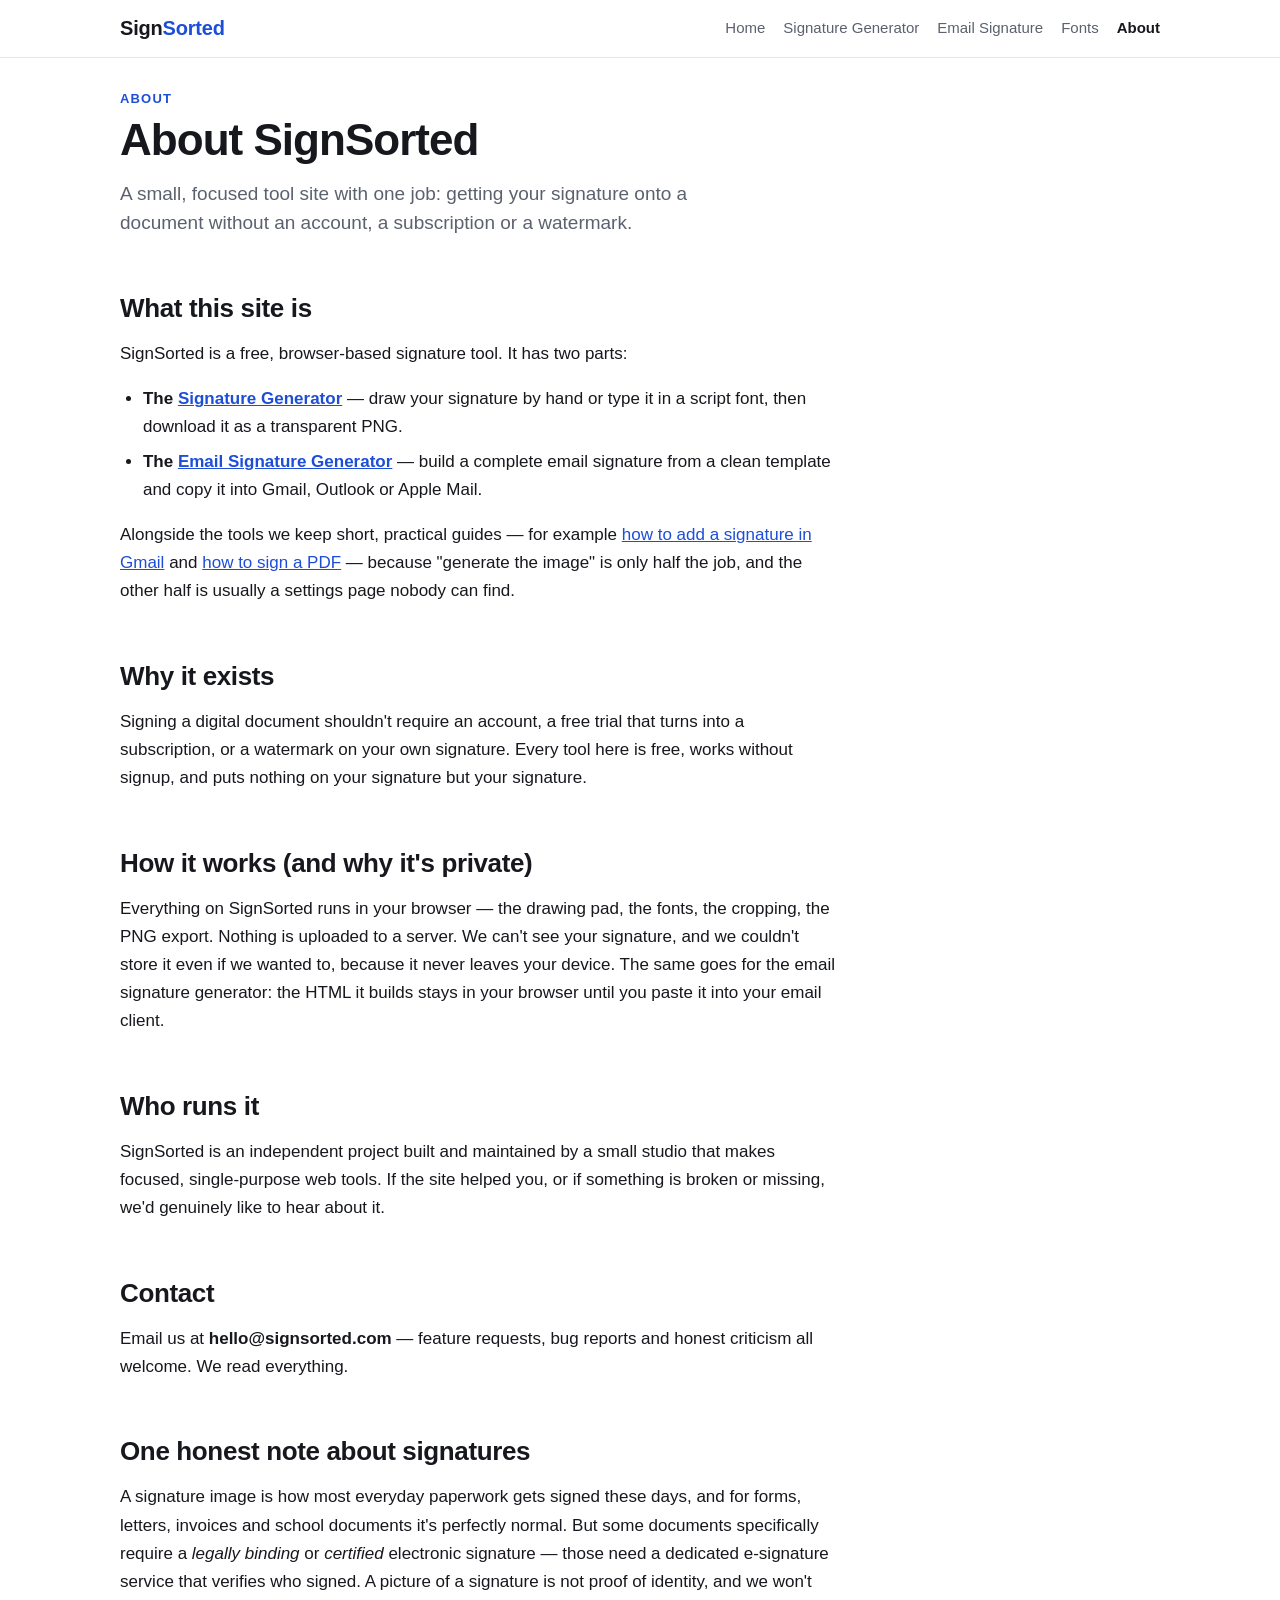
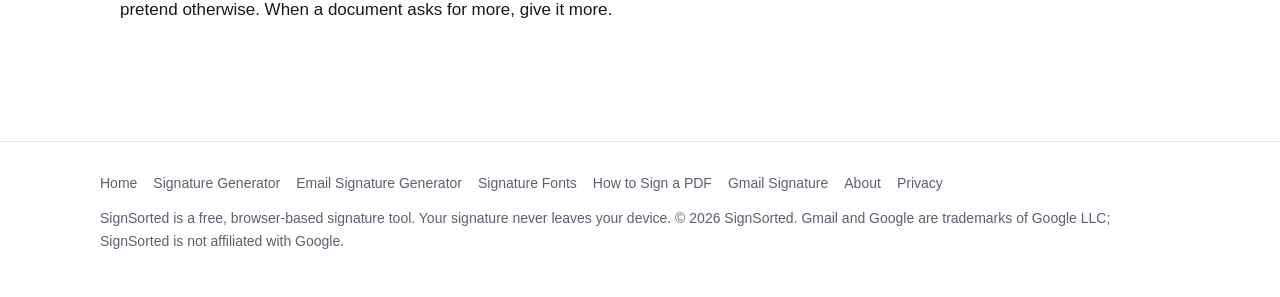
==== about/index.html @ 69dba619 "首次推送 2026-10-07 03:54 UTC（25 个文件） Co-Authored-By: Claude Code <noreply@anthropic.com>" ====
<!DOCTYPE html>
<html lang="en">
<head>
<meta charset="utf-8">
<meta name="viewport" content="width=device-width, initial-scale=1">
<title>About SignSorted — Who We Are and How the Tools Work</title>
<meta name="description" content="SignSorted is a free, browser-based signature tool. Learn who runs the site, how the signature generator works, and why your signature never leaves your device.">
<link rel="canonical" href="https://signsorted.com/about/">
<meta name="theme-color" content="#1d4ed8">
<meta property="og:type" content="website">
<meta property="og:site_name" content="SignSorted">
<meta property="og:title" content="About SignSorted">
<meta property="og:description" content="Who runs SignSorted, how the signature tools work, and why your signature never leaves your device.">
<meta property="og:url" content="https://signsorted.com/about/">
<link rel="icon" href="../assets/favicon.svg" type="image/svg+xml">
<link rel="stylesheet" href="../styles.css">
</head>
<body>

<header class="site-head">
<div class="inner">
<a class="brand" href="../">Sign<em>Sorted</em></a>
<nav>
<a href="../">Home</a>
<a href="../signature-generator/">Signature Generator</a>
<a href="../email-signature-generator/">Email Signature</a>
<a href="../signature-fonts/">Fonts</a>
<a href="../about/" aria-current="page">About</a>
</nav>
</div>
</header>

<main>
<div class="narrow">
<p class="kicker">About</p>
<h1>About SignSorted</h1>
<p class="lead">A small, focused tool site with one job: getting your signature onto a document without an account, a subscription or a watermark.</p>

<div class="prose">
<h2>What this site is</h2>
<p>SignSorted is a free, browser-based signature tool. It has two parts:</p>
<ul>
<li><b>The <a href="../signature-generator/">Signature Generator</a></b> — draw your signature by hand or type it in a script font, then download it as a transparent PNG.</li>
<li><b>The <a href="../email-signature-generator/">Email Signature Generator</a></b> — build a complete email signature from a clean template and copy it into Gmail, Outlook or Apple Mail.</li>
</ul>
<p>Alongside the tools we keep short, practical guides — for example <a href="../gmail-signature/">how to add a signature in Gmail</a> and <a href="../how-to-sign-a-pdf/">how to sign a PDF</a> — because "generate the image" is only half the job, and the other half is usually a settings page nobody can find.</p>

<h2>Why it exists</h2>
<p>Signing a digital document shouldn't require an account, a free trial that turns into a subscription, or a watermark on your own signature. Every tool here is free, works without signup, and puts nothing on your signature but your signature.</p>

<h2>How it works (and why it's private)</h2>
<p>Everything on SignSorted runs in your browser — the drawing pad, the fonts, the cropping, the PNG export. Nothing is uploaded to a server. We can't see your signature, and we couldn't store it even if we wanted to, because it never leaves your device. The same goes for the email signature generator: the HTML it builds stays in your browser until you paste it into your email client.</p>

<h2>Who runs it</h2>
<p>SignSorted is an independent project built and maintained by a small studio that makes focused, single-purpose web tools. If the site helped you, or if something is broken or missing, we'd genuinely like to hear about it.</p>

<h2>Contact</h2>
<p>Email us at <b>hello@signsorted.com</b> — feature requests, bug reports and honest criticism all welcome. We read everything.</p>

<h2>One honest note about signatures</h2>
<p>A signature image is how most everyday paperwork gets signed these days, and for forms, letters, invoices and school documents it's perfectly normal. But some documents specifically require a <i>legally binding</i> or <i>certified</i> electronic signature — those need a dedicated e-signature service that verifies who signed. A picture of a signature is not proof of identity, and we won't pretend otherwise. When a document asks for more, give it more.</p>
</div>
</div>
</main>

<footer class="site-foot">
<div class="inner">
<nav>
<a href="../">Home</a>
<a href="../signature-generator/">Signature Generator</a>
<a href="../email-signature-generator/">Email Signature Generator</a>
<a href="../signature-fonts/">Signature Fonts</a>
<a href="../how-to-sign-a-pdf/">How to Sign a PDF</a>
<a href="../gmail-signature/">Gmail Signature</a>
<a href="../about/">About</a>
<a href="../privacy/">Privacy</a>
</nav>
<p>SignSorted is a free, browser-based signature tool. Your signature never leaves your device. © 2026 SignSorted. Gmail and Google are trademarks of Google LLC; SignSorted is not affiliated with Google.</p>
</div>
</footer>

</body>
</html>
---- styles.css ----
/* ==========================================================================
   SignSorted — shared stylesheet
   Used by the hub, the tools and all guide pages.
   ========================================================================== */

:root {
  --accent: #1d4ed8;
  --accent-strong: #1a43bb;
  --accent-soft: #eef3ff;
  --bg: #ffffff;
  --bg-alt: #f6f7f9;
  --paper: #fdfdfb;
  --fg: #16181d;
  --fg-muted: #5b616e;
  --border: #e5e7eb;
  --shadow: 0 1px 2px rgba(16, 18, 29, 0.05), 0 8px 24px -12px rgba(16, 18, 29, 0.12);
  --max: 1080px;
  --prose: 720px;
  --radius: 12px;
}

@media (prefers-color-scheme: dark) {
  :root {
    --accent: #8ab0ff;
    --accent-strong: #a5c3ff;
    --accent-soft: #16233f;
    --bg: #101216;
    --bg-alt: #171a20;
    --paper: #171a20;
    --fg: #e8eaee;
    --fg-muted: #9aa2b1;
    --border: #2a2f3a;
    --shadow: 0 1px 2px rgba(0, 0, 0, 0.4), 0 8px 24px -12px rgba(0, 0, 0, 0.5);
  }
}

* { box-sizing: border-box; }

html { scroll-behavior: smooth; }
@media (prefers-reduced-motion: reduce) {
  html { scroll-behavior: auto; }
}

body {
  margin: 0;
  background: var(--bg);
  color: var(--fg);
  font: 400 17px/1.65 -apple-system, BlinkMacSystemFont, "Segoe UI", Roboto, "Helvetica Neue", Arial, sans-serif;
  -webkit-font-smoothing: antialiased;
}

a { color: var(--accent); }
a:hover { color: var(--accent-strong); }

:focus-visible {
  outline: 2.5px solid var(--accent);
  outline-offset: 2px;
  border-radius: 4px;
}

/* ---------- header ---------- */
.site-head {
  position: sticky;
  top: 0;
  z-index: 50;
  background: color-mix(in srgb, var(--bg) 88%, transparent);
  backdrop-filter: blur(10px);
  border-bottom: 1px solid var(--border);
}
.site-head .inner {
  max-width: var(--max);
  margin: 0 auto;
  padding: 12px 20px;
  display: flex;
  align-items: center;
  justify-content: space-between;
  gap: 14px;
  flex-wrap: wrap;
}
.brand {
  font-weight: 700;
  font-size: 20px;
  letter-spacing: -0.01em;
  color: var(--fg);
  text-decoration: none;
  white-space: nowrap;
}
.brand em {
  font-style: normal;
  color: var(--accent);
}
.site-head nav {
  display: flex;
  gap: 18px;
  font-size: 15px;
  flex-wrap: wrap;
}
.site-head nav a {
  color: var(--fg-muted);
  text-decoration: none;
  white-space: nowrap;
}
.site-head nav a:hover { color: var(--fg); }
.site-head nav a[aria-current="page"] { color: var(--fg); font-weight: 600; }

/* ---------- layout ---------- */
main {
  max-width: var(--max);
  margin: 0 auto;
  padding: 30px 20px 72px;
}
.narrow { max-width: var(--prose); }

.kicker {
  margin: 0 0 6px;
  font-size: 13px;
  font-weight: 650;
  letter-spacing: 0.09em;
  text-transform: uppercase;
  color: var(--accent);
}
h1 {
  margin: 0 0 14px;
  font-size: clamp(30px, 4.6vw, 44px);
  line-height: 1.12;
  letter-spacing: -0.022em;
}
.lead {
  margin: 0 0 26px;
  font-size: 19px;
  line-height: 1.55;
  color: var(--fg-muted);
  max-width: 62ch;
}

/* ---------- prose ---------- */
.prose { max-width: var(--prose); }
.prose h2 {
  margin: 2.1em 0 0.6em;
  font-size: 26px;
  letter-spacing: -0.014em;
  line-height: 1.25;
}
.prose h3 {
  margin: 1.6em 0 0.5em;
  font-size: 19px;
}
.prose ul, .prose ol { padding-left: 1.35em; }
.prose li { margin: 0.4em 0; }
.prose p { margin: 0.9em 0; }

/* ---------- card / callout / buttons ---------- */
.card {
  background: var(--bg);
  border: 1px solid var(--border);
  border-radius: var(--radius);
  padding: 20px 22px;
  box-shadow: var(--shadow);
}
.callout {
  background: var(--accent-soft);
  border-radius: var(--radius);
  padding: 14px 18px;
  margin: 22px 0;
}
.callout p { margin: 0; }

.btn {
  display: inline-flex;
  align-items: center;
  justify-content: center;
  gap: 8px;
  padding: 11px 20px;
  border-radius: 10px;
  border: 1.5px solid var(--border);
  background: var(--bg);
  color: var(--fg);
  font: 600 16px/1 inherit;
  text-decoration: none;
  cursor: pointer;
  transition: border-color 0.15s ease, background 0.15s ease, transform 0.05s ease;
}
.btn:hover { border-color: var(--accent); color: var(--accent); }
.btn:active { transform: translateY(1px); }
.btn[disabled] { opacity: 0.45; cursor: default; pointer-events: none; }
.btn-primary {
  background: var(--accent);
  border-color: var(--accent);
  color: #fff;
}
.btn-primary:hover { background: var(--accent-strong); border-color: var(--accent-strong); color: #fff; }
@media (prefers-color-scheme: dark) {
  .btn-primary { color: #101216; }
  .btn-primary:hover { color: #101216; }
}

.tag {
  display: inline-block;
  font-size: 12px;
  font-weight: 650;
  color: var(--accent);
  background: var(--accent-soft);
  border-radius: 999px;
  padding: 3px 10px;
  vertical-align: 2px;
  white-space: nowrap;
}

/* ---------- FAQ ---------- */
.faq details {
  border-bottom: 1px solid var(--border);
}
.faq summary {
  cursor: pointer;
  font-weight: 600;
  padding: 15px 0;
  list-style-position: outside;
}
.faq details p {
  margin: 0 0 15px;
  color: var(--fg-muted);
  max-width: var(--prose);
}

/* ---------- homepage: hero ---------- */
.hero { padding: 26px 0 10px; }
.hero .sig-svg {
  display: block;
  width: min(430px, 78vw);
  height: auto;
  margin: 6px 0 18px;
}
.hero-cta {
  display: flex;
  gap: 12px;
  flex-wrap: wrap;
  margin: 0 0 8px;
}
.hero-note {
  font-size: 14px;
  color: var(--fg-muted);
  margin: 12px 0 0;
}

/* ---------- homepage: tool cards ---------- */
.tool-cards {
  display: grid;
  grid-template-columns: 1fr 1fr;
  gap: 18px;
  margin: 34px 0 10px;
}
.tool-card {
  border: 1px solid var(--border);
  border-radius: 16px;
  padding: 24px;
  background: var(--bg);
  box-shadow: var(--shadow);
  display: flex;
  flex-direction: column;
  gap: 10px;
}
.tool-card h2 { margin: 0; font-size: 22px; letter-spacing: -0.012em; }
.tool-card p { margin: 0; color: var(--fg-muted); }
.tool-card .go {
  margin-top: auto;
  padding-top: 8px;
  font-weight: 600;
  text-decoration: none;
}
.tool-card .go:hover { text-decoration: underline; }

/* ---------- homepage: steps ---------- */
.steps {
  display: grid;
  grid-template-columns: repeat(3, 1fr);
  gap: 18px;
  margin: 18px 0 8px;
}
.step { border: 1px solid var(--border); border-radius: var(--radius); padding: 18px 20px; }
.step .num {
  display: inline-flex;
  align-items: center;
  justify-content: center;
  width: 28px;
  height: 28px;
  border-radius: 50%;
  background: var(--accent-soft);
  color: var(--accent);
  font-weight: 700;
  font-size: 15px;
  margin-bottom: 10px;
}
.step h3 { margin: 0 0 6px; font-size: 17px; }
.step p { margin: 0; font-size: 15px; color: var(--fg-muted); }

/* ---------- homepage: use cases ---------- */
.usecases {
  display: grid;
  grid-template-columns: repeat(auto-fill, minmax(240px, 1fr));
  gap: 14px;
  margin: 18px 0 8px;
}
.usecase {
  border: 1px solid var(--border);
  border-radius: var(--radius);
  padding: 16px 18px;
}
.usecase h3 { margin: 0 0 6px; font-size: 16px; }
.usecase p { margin: 0; font-size: 14.5px; color: var(--fg-muted); }
.usecase a { text-decoration: none; font-weight: 600; }

/* ---------- homepage: font teaser ---------- */
.font-teaser {
  display: grid;
  grid-template-columns: repeat(3, 1fr);
  gap: 14px;
  margin: 18px 0 8px;
}
.font-sample {
  border: 1px solid var(--border);
  border-radius: var(--radius);
  padding: 14px 16px 10px;
}
.font-sample .sample {
  font-size: 30px;
  line-height: 1.35;
  white-space: nowrap;
  overflow: hidden;
  text-overflow: ellipsis;
}
.font-sample .meta {
  margin-top: 6px;
  font-size: 13px;
  color: var(--fg-muted);
}

/* ==========================================================================
   Tool page
   ========================================================================== */

.tool {
  border: 1px solid var(--border);
  border-radius: 16px;
  background: var(--bg);
  box-shadow: var(--shadow);
  overflow: hidden;
  margin: 8px 0 12px;
}

.tool-tabs {
  display: flex;
  gap: 8px;
  padding: 14px 16px 0;
}
.tab {
  border: 1.5px solid var(--border);
  background: var(--bg);
  color: var(--fg-muted);
  font: 600 15.5px/1 inherit;
  padding: 10px 18px;
  border-radius: 999px;
  cursor: pointer;
  transition: all 0.15s ease;
}
.tab:hover { border-color: var(--accent); color: var(--accent); }
.tab.is-active {
  background: var(--accent);
  border-color: var(--accent);
  color: #fff;
}
@media (prefers-color-scheme: dark) {
  .tab.is-active { color: #101216; }
}

.stage {
  position: relative;
  margin: 14px 16px 0;
  border: 1px solid var(--border);
  border-radius: 12px;
  background-color: var(--paper);
  background-image: radial-gradient(color-mix(in srgb, var(--accent) 7%, transparent) 1.1px, transparent 1.4px);
  background-size: 22px 22px;
  aspect-ratio: 1000 / 360;
  overflow: hidden;
}
.stage canvas {
  position: absolute;
  inset: 0;
  width: 100%;
  height: 100%;
  touch-action: none;
  cursor: crosshair;
  z-index: 1;
}
.stage .baseline {
  position: absolute;
  left: 9%;
  right: 9%;
  bottom: 27%;
  border-bottom: 2px dashed color-mix(in srgb, var(--fg-muted) 34%, transparent);
  z-index: 0;
}
.stage .baseline::before {
  content: "×";
  position: absolute;
  left: -22px;
  bottom: -14px;
  font-size: 20px;
  color: color-mix(in srgb, var(--fg-muted) 45%, transparent);
}
.stage .stage-hint {
  position: absolute;
  inset: 0;
  display: flex;
  align-items: center;
  justify-content: center;
  text-align: center;
  padding: 0 20px;
  font-size: 17px;
  color: color-mix(in srgb, var(--fg-muted) 78%, transparent);
  pointer-events: none;
  z-index: 2;
}

.controls {
  padding: 16px;
  display: flex;
  flex-direction: column;
  gap: 14px;
}
.ctrl-row {
  display: flex;
  flex-wrap: wrap;
  align-items: center;
  gap: 12px 16px;
}
.ctrl-label {
  font-size: 14px;
  font-weight: 600;
  color: var(--fg-muted);
  min-width: 74px;
}

.swatches { display: flex; gap: 10px; align-items: center; }
.swatch {
  width: 30px;
  height: 30px;
  border-radius: 50%;
  border: 2px solid transparent;
  box-shadow: inset 0 0 0 2px var(--bg), 0 0 0 1px var(--border);
  background: var(--c);
  cursor: pointer;
  padding: 0;
}
.swatch.is-active { border-color: var(--accent); }
.swatch-custom {
  position: relative;
  overflow: hidden;
  background: conic-gradient(red, yellow, lime, cyan, blue, magenta, red);
}
.swatch-custom input {
  position: absolute;
  inset: -6px;
  opacity: 0;
  cursor: pointer;
}

input[type="range"] {
  accent-color: var(--accent);
  width: min(220px, 46vw);
}
.range-value {
  font-size: 13px;
  color: var(--fg-muted);
  min-width: 2.4em;
}

.text-field input[type="text"] {
  font: 400 17px/1.3 inherit;
  padding: 11px 14px;
  border: 1.5px solid var(--border);
  border-radius: 10px;
  background: var(--bg);
  color: var(--fg);
  width: min(380px, 100%);
}
.text-field input[type="text"]:focus {
  border-color: var(--accent);
  outline: none;
}

.font-chips {
  display: grid;
  grid-template-columns: repeat(auto-fill, minmax(148px, 1fr));
  gap: 8px;
  width: 100%;
}
.font-chip {
  border: 1.5px solid var(--border);
  border-radius: 10px;
  background: var(--bg);
  color: var(--fg);
  font-size: 21px;
  line-height: 1.15;
  padding: 9px 10px;
  cursor: pointer;
  text-align: center;
  white-space: nowrap;
  overflow: hidden;
  transition: border-color 0.12s ease, background 0.12s ease;
}
.font-chip:hover { border-color: var(--accent); }
.font-chip.is-active {
  border-color: var(--accent);
  background: var(--accent-soft);
}

.tool-actions {
  display: flex;
  gap: 10px;
  justify-content: flex-end;
  flex-wrap: wrap;
}
.tool-actions .btn-primary { min-width: 180px; }

/* toast */
.toast {
  position: fixed;
  left: 50%;
  bottom: 26px;
  transform: translate(-50%, 12px);
  background: var(--fg);
  color: var(--bg);
  font-size: 15px;
  padding: 11px 18px;
  border-radius: 999px;
  opacity: 0;
  pointer-events: none;
  transition: opacity 0.2s ease, transform 0.2s ease;
  z-index: 100;
  max-width: min(90vw, 480px);
  text-align: center;
}
.toast.show { opacity: 1; transform: translate(-50%, 0); }

/* ---------- footer ---------- */
.site-foot {
  border-top: 1px solid var(--border);
  margin-top: 30px;
  padding: 30px 20px 44px;
  font-size: 14px;
  color: var(--fg-muted);
}
.site-foot .inner {
  max-width: var(--max);
  margin: 0 auto;
  display: flex;
  flex-direction: column;
  gap: 12px;
}
.site-foot nav {
  display: flex;
  gap: 16px;
  flex-wrap: wrap;
}
.site-foot nav a { color: var(--fg-muted); text-decoration: none; }
.site-foot nav a:hover { color: var(--fg); }
.site-foot p { margin: 0; }

/* ---------- responsive ---------- */
@media (max-width: 820px) {
  .tool-cards { grid-template-columns: 1fr; }
  .steps { grid-template-columns: 1fr; }
  .font-teaser { grid-template-columns: repeat(2, 1fr); }
}
@media (max-width: 560px) {
  main { padding: 22px 16px 56px; }
  .site-head nav { gap: 12px; font-size: 14px; }
  .font-teaser { grid-template-columns: 1fr; }
  .stage { margin: 12px 10px 0; }
  .controls { padding: 13px 12px; }
  .tool-actions { justify-content: stretch; }
  .tool-actions .btn { flex: 1; min-width: 0; }
  .tool-actions .btn-primary { min-width: 0; }
  .font-chips { grid-template-columns: repeat(2, 1fr); }
  .font-chip { font-size: 18px; }
}
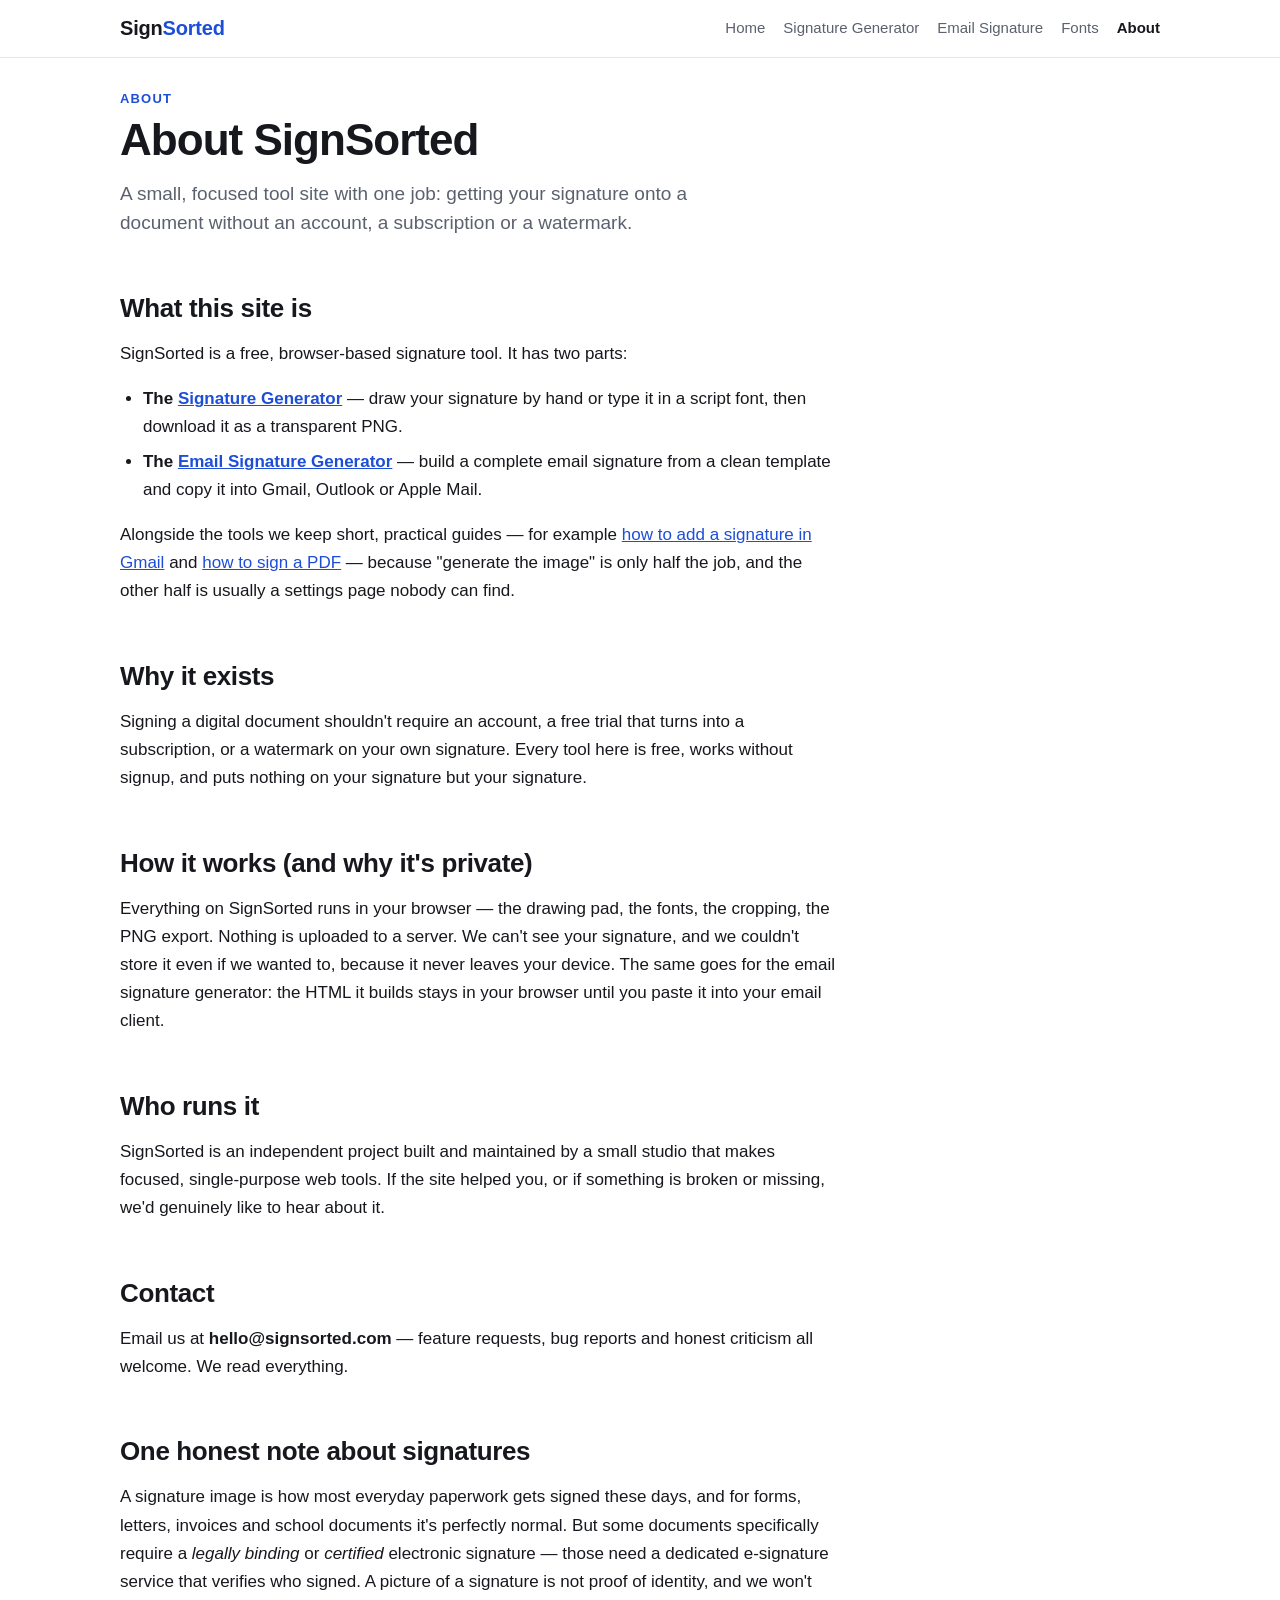
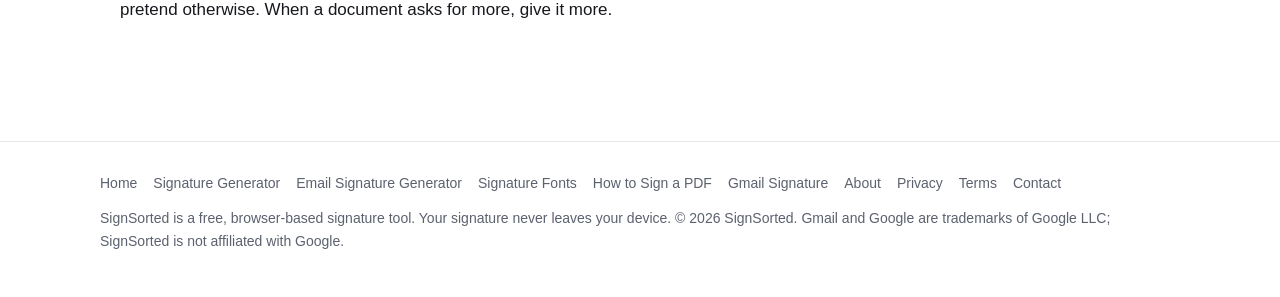
==== commit c2da9035: "Add Terms of Use and Contact pages Terms is written around the one thing a signature-image tool actu" ====
--- a/about/index.html
+++ b/about/index.html
@@ -74,6 +74,8 @@
 <a href="../gmail-signature/">Gmail Signature</a>
 <a href="../about/">About</a>
 <a href="../privacy/">Privacy</a>
+<a href="../terms/">Terms</a>
+<a href="../contact/">Contact</a>
 </nav>
 <p>SignSorted is a free, browser-based signature tool. Your signature never leaves your device. © 2026 SignSorted. Gmail and Google are trademarks of Google LLC; SignSorted is not affiliated with Google.</p>
 </div>
--- a/styles.css
+++ b/styles.css
@@ -585,3 +585,153 @@
   .font-chips { grid-template-columns: repeat(2, 1fr); }
   .font-chip { font-size: 18px; }
 }
+
+/* ==========================================================================
+   Email signature tool page
+   ========================================================================== */
+
+.form-grid {
+  display: grid;
+  grid-template-columns: 1fr 1fr;
+  gap: 12px 16px;
+  width: 100%;
+}
+.field { display: flex; flex-direction: column; gap: 5px; }
+.field label {
+  font-size: 13px;
+  font-weight: 600;
+  color: var(--fg-muted);
+}
+.field input[type="text"],
+.field input[type="url"],
+.field input[type="email"] {
+  font: 400 15.5px/1.3 inherit;
+  padding: 10px 12px;
+  border: 1.5px solid var(--border);
+  border-radius: 10px;
+  background: var(--bg);
+  color: var(--fg);
+  width: 100%;
+}
+.field input:focus { border-color: var(--accent); outline: none; }
+.field input[type="color"] {
+  width: 100%;
+  height: 44px;
+  padding: 4px;
+  border: 1.5px solid var(--border);
+  border-radius: 10px;
+  background: var(--bg);
+  cursor: pointer;
+}
+.field-full { grid-column: 1 / -1; }
+.field .field-hint { font-size: 12.5px; color: var(--fg-muted); }
+
+.tpl-row { display: flex; gap: 8px; flex-wrap: wrap; }
+
+.sig-preview {
+  border: 1px solid var(--border);
+  border-radius: 12px;
+  background: #ffffff;
+  overflow: hidden;
+  margin-top: 4px;
+}
+.sig-preview iframe {
+  display: block;
+  width: 100%;
+  height: 250px;
+  border: 0;
+  background: #ffffff;
+}
+
+/* ==========================================================================
+   Font gallery page
+   ========================================================================== */
+
+.font-grid {
+  display: grid;
+  grid-template-columns: repeat(3, 1fr);
+  gap: 16px;
+  margin: 22px 0 8px;
+}
+.font-card {
+  border: 1px solid var(--border);
+  border-radius: var(--radius);
+  padding: 18px;
+  display: flex;
+  flex-direction: column;
+  gap: 6px;
+}
+.font-card .glyph {
+  font-size: 38px;
+  line-height: 1.3;
+  white-space: nowrap;
+  overflow: hidden;
+}
+.font-card h3 { margin: 0; font-size: 16px; }
+.font-card p { margin: 0; font-size: 14px; color: var(--fg-muted); }
+.font-card .try {
+  margin-top: auto;
+  padding-top: 8px;
+  font-weight: 600;
+  text-decoration: none;
+  font-size: 14.5px;
+}
+.font-card .try:hover { text-decoration: underline; }
+
+/* ==========================================================================
+   Guide pages
+   ========================================================================== */
+
+.meta-line {
+  font-size: 14px;
+  color: var(--fg-muted);
+  margin: 0 0 18px;
+}
+
+.answer-box {
+  border-left: 4px solid var(--accent);
+  background: var(--bg-alt);
+  border-radius: 0 var(--radius) var(--radius) 0;
+  padding: 16px 20px;
+  margin: 18px 0 26px;
+  max-width: var(--prose);
+}
+.answer-box p { margin: 0; }
+.answer-box .label {
+  font-size: 12px;
+  font-weight: 700;
+  text-transform: uppercase;
+  letter-spacing: 0.08em;
+  color: var(--accent);
+  margin-bottom: 6px;
+}
+
+.cta-card {
+  display: flex;
+  gap: 18px;
+  align-items: center;
+  justify-content: space-between;
+  border: 1px solid var(--border);
+  border-radius: 16px;
+  background: var(--accent-soft);
+  padding: 18px 22px;
+  margin: 26px 0;
+  flex-wrap: wrap;
+  max-width: var(--prose);
+}
+.cta-card .cta-text { max-width: 58ch; }
+.cta-card h3 { margin: 0 0 4px; font-size: 18px; }
+.cta-card p { margin: 0; color: var(--fg-muted); font-size: 15px; }
+
+/* ==========================================================================
+   Responsive additions for the blocks above
+   ========================================================================== */
+
+@media (max-width: 820px) {
+  .font-grid { grid-template-columns: repeat(2, 1fr); }
+}
+@media (max-width: 560px) {
+  .form-grid { grid-template-columns: 1fr; }
+  .font-grid { grid-template-columns: 1fr; }
+  .cta-card { flex-direction: column; align-items: flex-start; }
+}
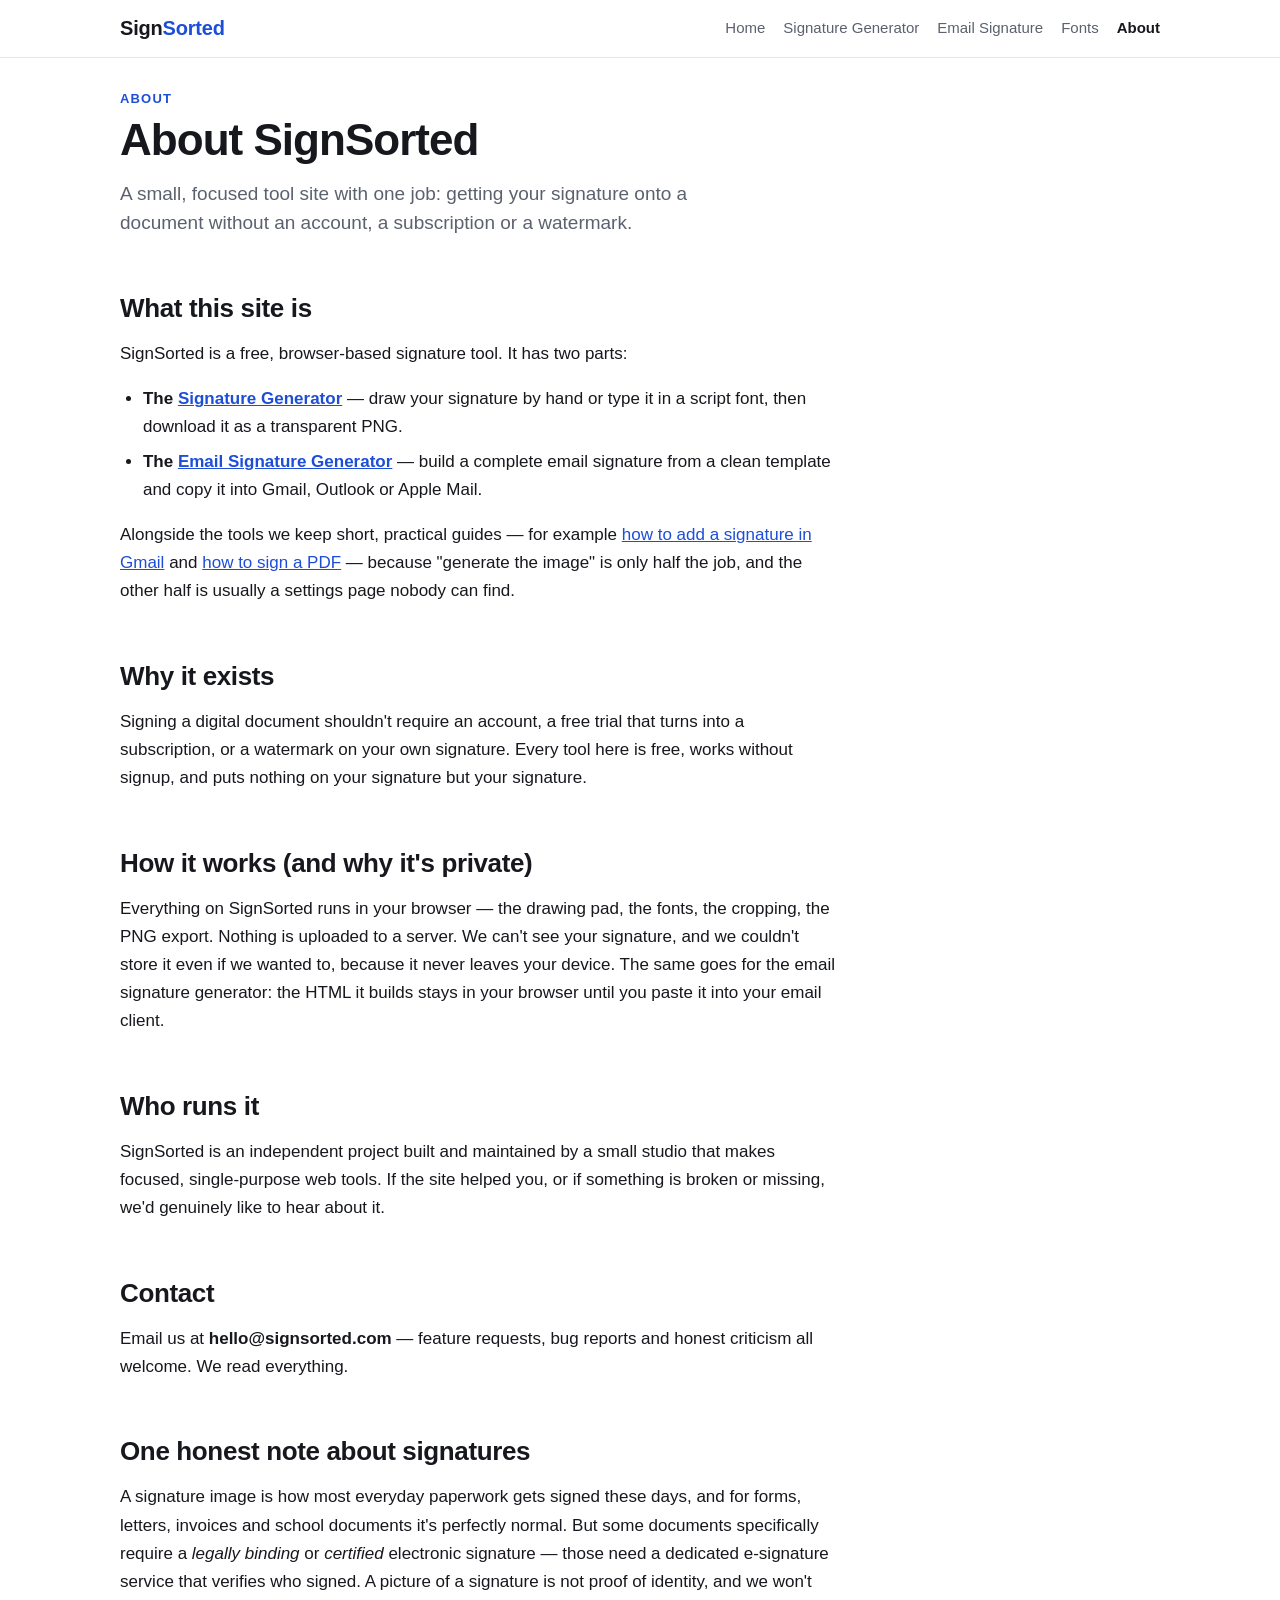
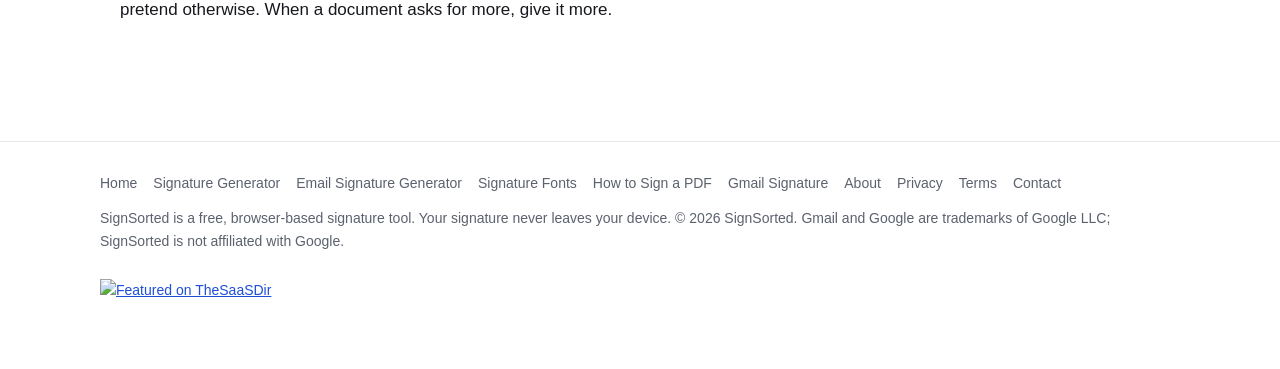
==== commit fc7f2280: "页脚加 TheSaaSDir 徽章（11 页，免费档 dofollow 的交换条件） Co-Authored-By: Claude Code <noreply@anthropic.com>" ====
--- a/about/index.html
+++ b/about/index.html
@@ -12,6 +12,11 @@
 <meta property="og:title" content="About SignSorted">
 <meta property="og:description" content="Who runs SignSorted, how the signature tools work, and why your signature never leaves your device.">
 <meta property="og:url" content="https://signsorted.com/about/">
+<meta property="og:image" content="https://signsorted.com/assets/og-image.png">
+<meta property="og:image:width" content="1200">
+<meta property="og:image:height" content="630">
+<meta property="og:image:alt" content="SignSorted — type it or draw it, get a clean transparent PNG.">
+<meta name="twitter:card" content="summary_large_image">
 <link rel="icon" href="../assets/favicon.svg" type="image/svg+xml">
 <link rel="stylesheet" href="../styles.css">
 </head>
@@ -78,6 +83,9 @@
 <a href="../contact/">Contact</a>
 </nav>
 <p>SignSorted is a free, browser-based signature tool. Your signature never leaves your device. © 2026 SignSorted. Gmail and Google are trademarks of Google LLC; SignSorted is not affiliated with Google.</p>
+<div class="partners">
+<a href="https://thesaasdir.com/product/signsorted?ref=badge" rel="dofollow"><img src="https://thesaasdir.com/badge/signsorted.svg" alt="Featured on TheSaaSDir" width="182" height="46"></a>
+</div>
 </div>
 </footer>
 
--- a/styles.css
+++ b/styles.css
@@ -491,7 +491,7 @@
 
 .font-chips {
   display: grid;
-  grid-template-columns: repeat(auto-fill, minmax(148px, 1fr));
+  grid-template-columns: repeat(auto-fill, minmax(196px, 1fr));
   gap: 8px;
   width: 100%;
 }
@@ -507,6 +507,7 @@
   text-align: center;
   white-space: nowrap;
   overflow: hidden;
+  text-overflow: ellipsis;
   transition: border-color 0.12s ease, background 0.12s ease;
 }
 .font-chip:hover { border-color: var(--accent); }
@@ -735,3 +736,7 @@
   .font-grid { grid-template-columns: 1fr; }
   .cta-card { flex-direction: column; align-items: flex-start; }
 }
+/* TheSaaSDir 徽章（2026-11-06，免费档 dofollow 的交换条件） */
+.partners { margin-top: 14px; }
+.partners a { display: inline-block; }
+.partners img { display: block; width: 182px; height: 46px; }
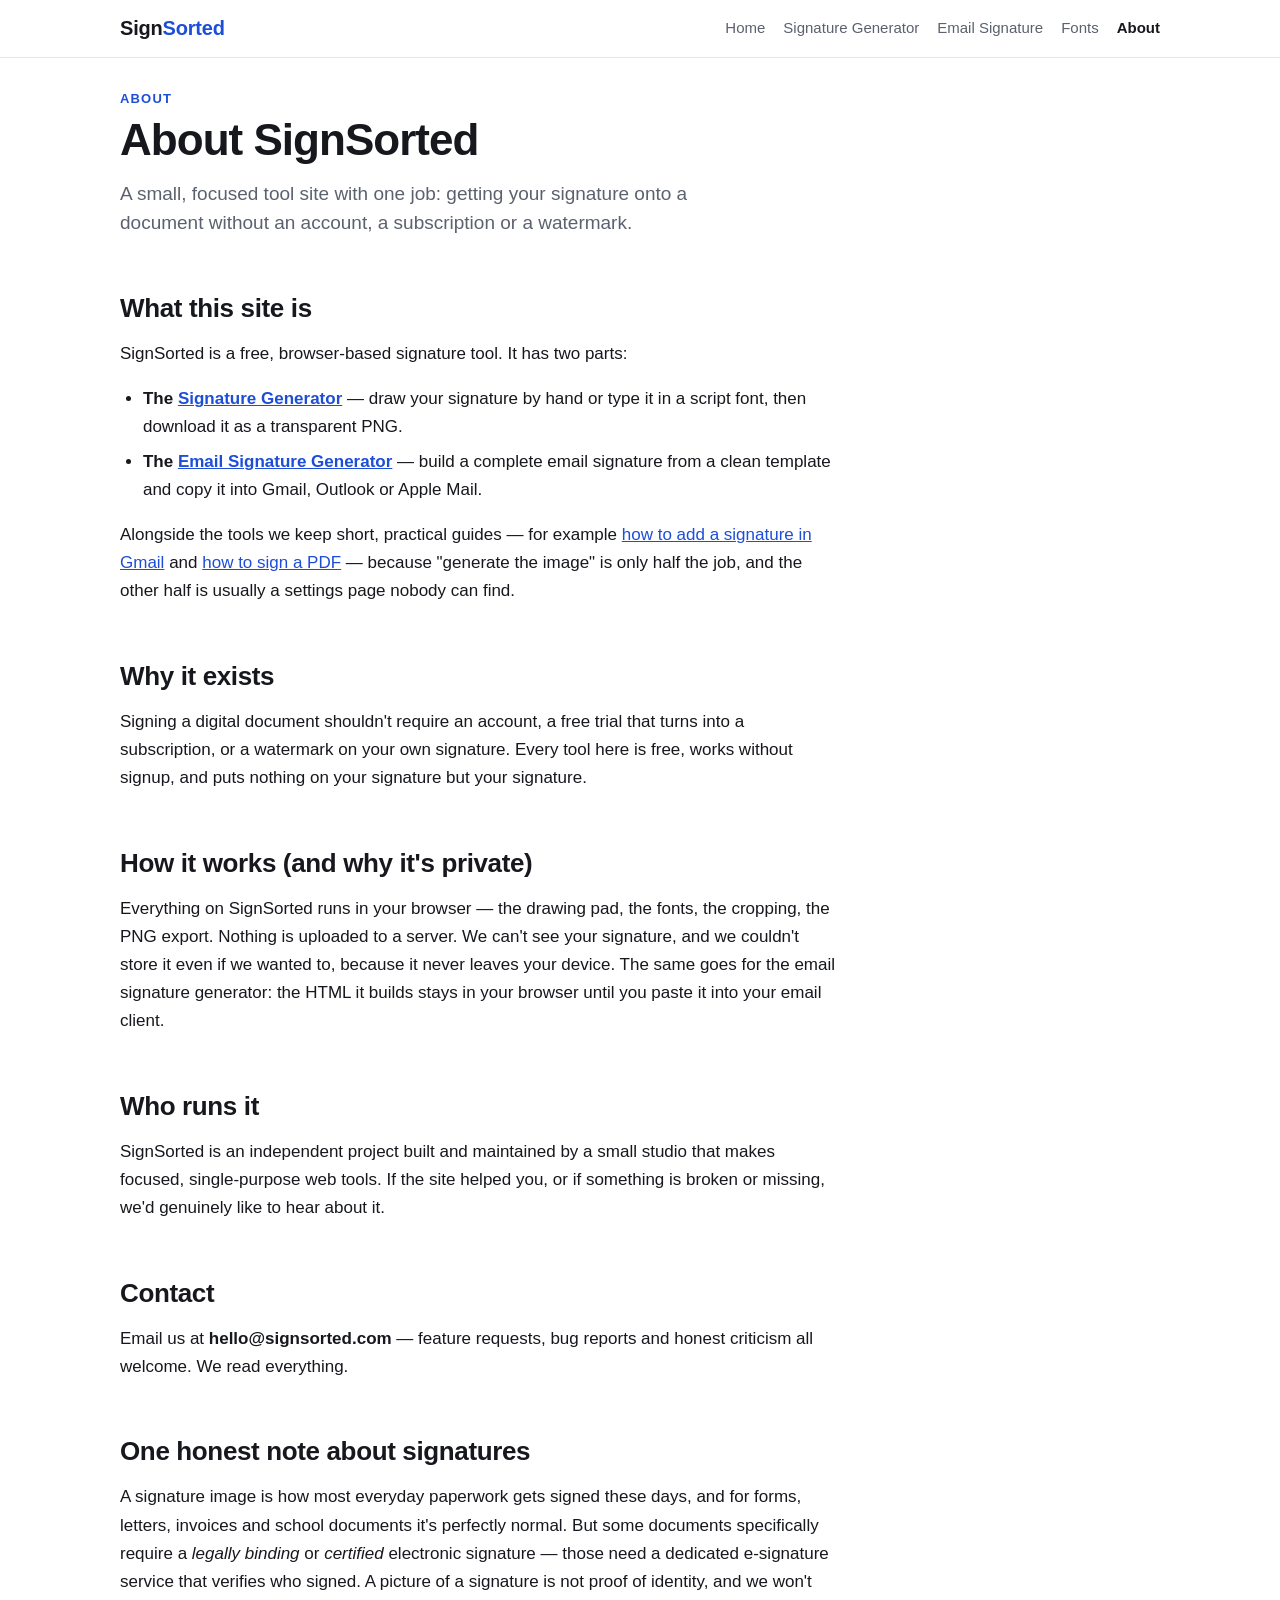
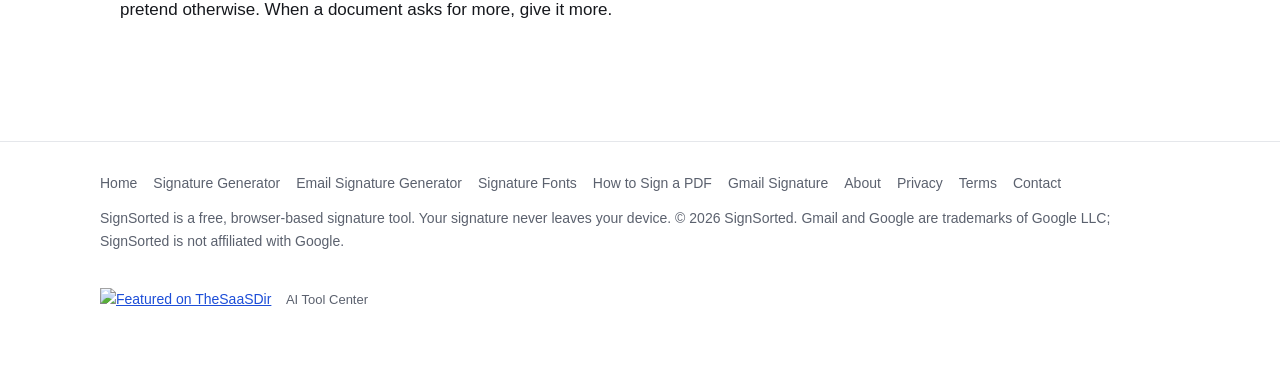
==== commit 973c77aa: "页脚加 AI Tool Center 文本回链（11 页，免费档 dofollow 的交换条件） Co-Authored-By: Claude Code <noreply@anthropic.com>" ====
--- a/about/index.html
+++ b/about/index.html
@@ -85,6 +85,7 @@
 <p>SignSorted is a free, browser-based signature tool. Your signature never leaves your device. © 2026 SignSorted. Gmail and Google are trademarks of Google LLC; SignSorted is not affiliated with Google.</p>
 <div class="partners">
 <a href="https://thesaasdir.com/product/signsorted?ref=badge" rel="dofollow"><img src="https://thesaasdir.com/badge/signsorted.svg" alt="Featured on TheSaaSDir" width="182" height="46"></a>
+<a class="txt" href="https://aitoolcenter.com/" title="AI Tool Center">AI Tool Center</a>
 </div>
 </div>
 </footer>
--- a/styles.css
+++ b/styles.css
@@ -740,3 +740,7 @@
 .partners { margin-top: 14px; }
 .partners a { display: inline-block; }
 .partners img { display: block; width: 182px; height: 46px; }
+/* AI Tool Center 文本回链（2026-11-06，免费档 dofollow 的交换条件） */
+.partners .txt { display: inline-block; margin-top: 10px; font-size: 13px;
+  color: var(--fg-muted); text-decoration: none; }
+.partners .txt:hover { color: var(--fg); text-decoration: underline; }
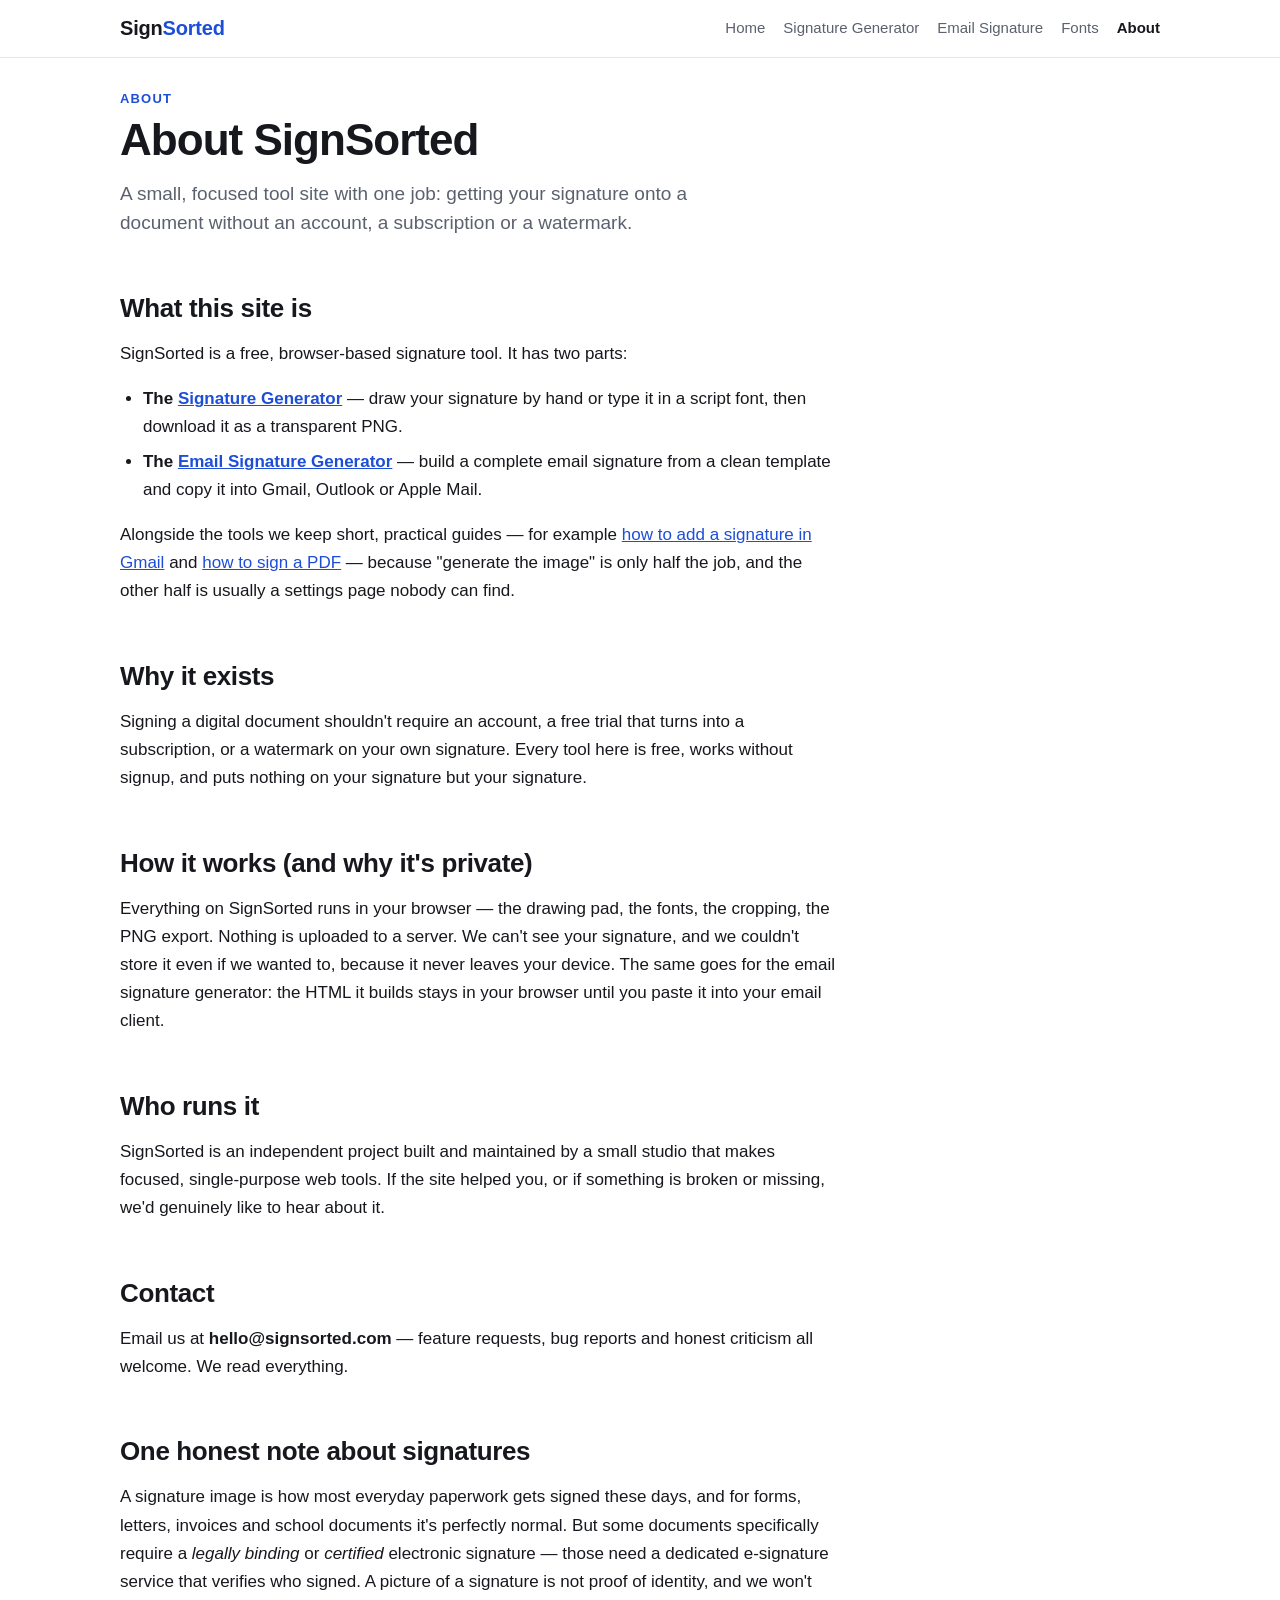
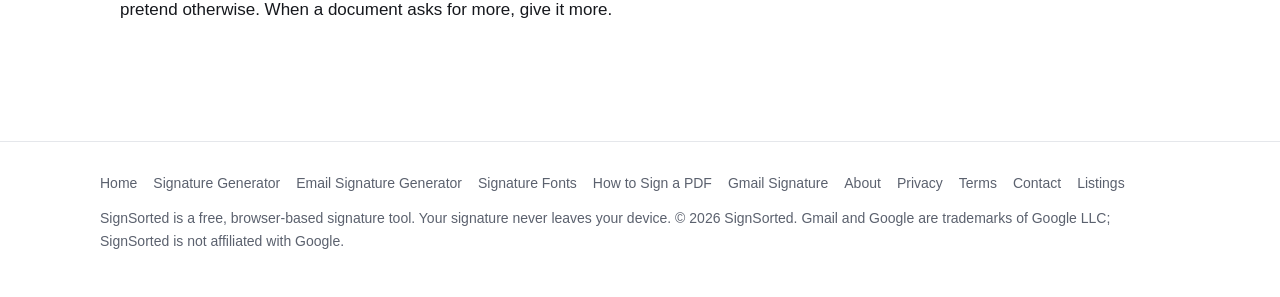
==== commit 2e38b157: "新建 /listed/ 目录验证页；徽章从 9 个内页撤到首页 + /listed/ 按 10-25《竞品外链反查》§4 的做法：徽章集中在一页，不做站 wide 互链。 页脚导航加 Listings" ====
--- a/about/index.html
+++ b/about/index.html
@@ -81,12 +81,9 @@
 <a href="../privacy/">Privacy</a>
 <a href="../terms/">Terms</a>
 <a href="../contact/">Contact</a>
+<a href="../listed/">Listings</a>
 </nav>
 <p>SignSorted is a free, browser-based signature tool. Your signature never leaves your device. © 2026 SignSorted. Gmail and Google are trademarks of Google LLC; SignSorted is not affiliated with Google.</p>
-<div class="partners">
-<a href="https://thesaasdir.com/product/signsorted?ref=badge" rel="dofollow"><img src="https://thesaasdir.com/badge/signsorted.svg" alt="Featured on TheSaaSDir" width="182" height="46"></a>
-<a class="txt" href="https://aitoolcenter.com/" title="AI Tool Center">AI Tool Center</a>
-</div>
 </div>
 </footer>
 
